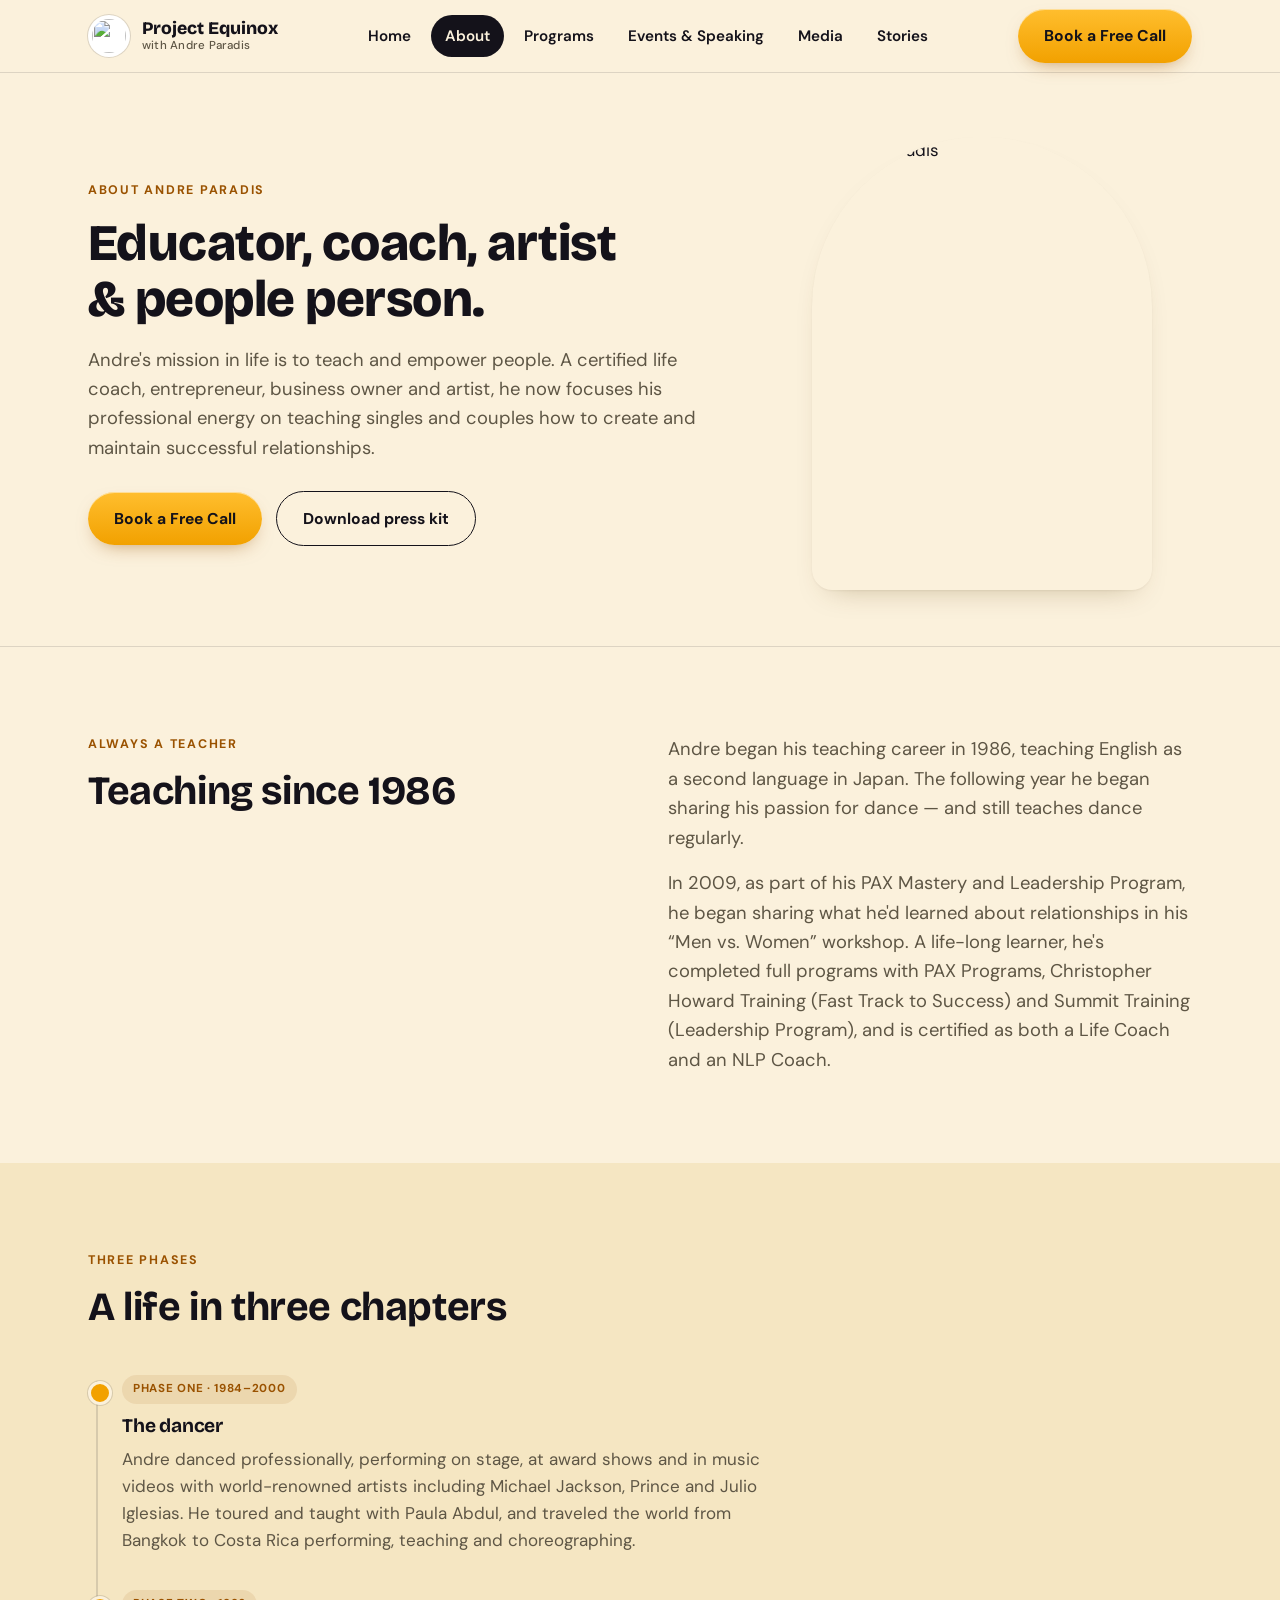
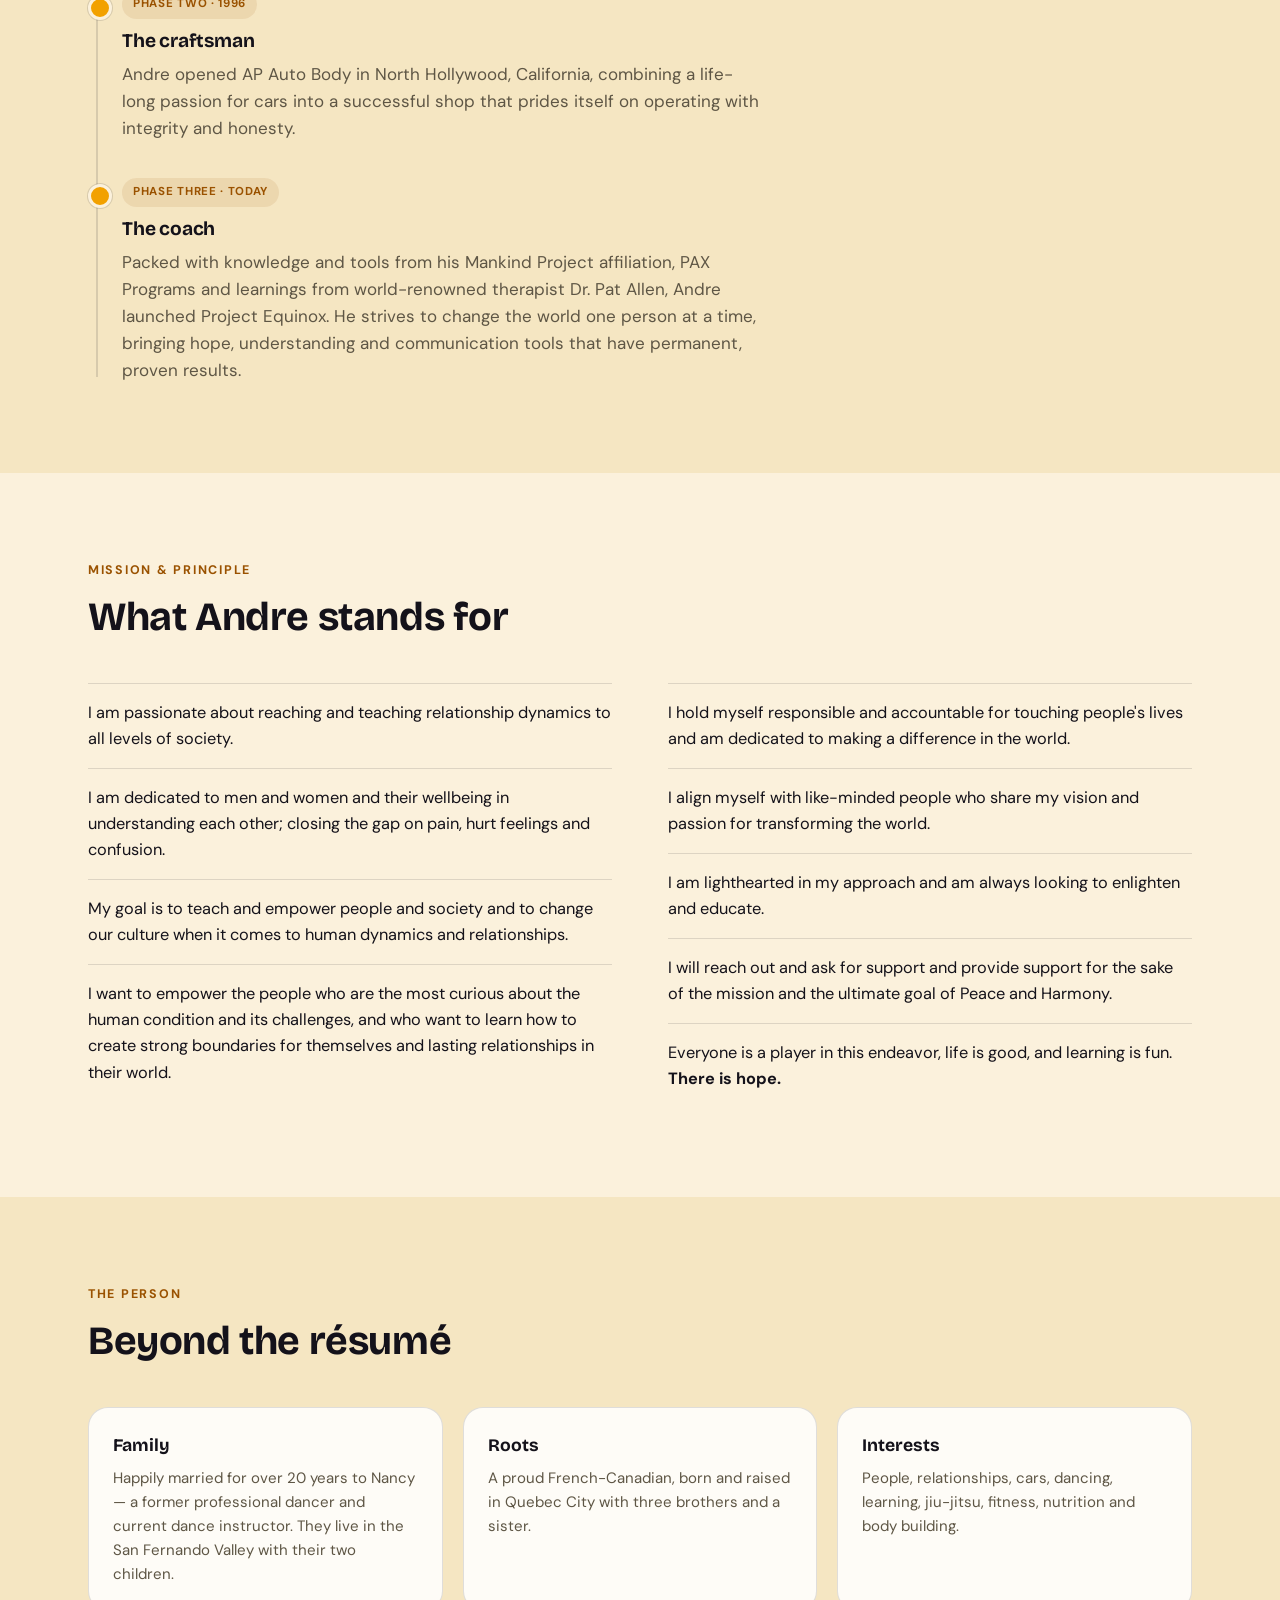
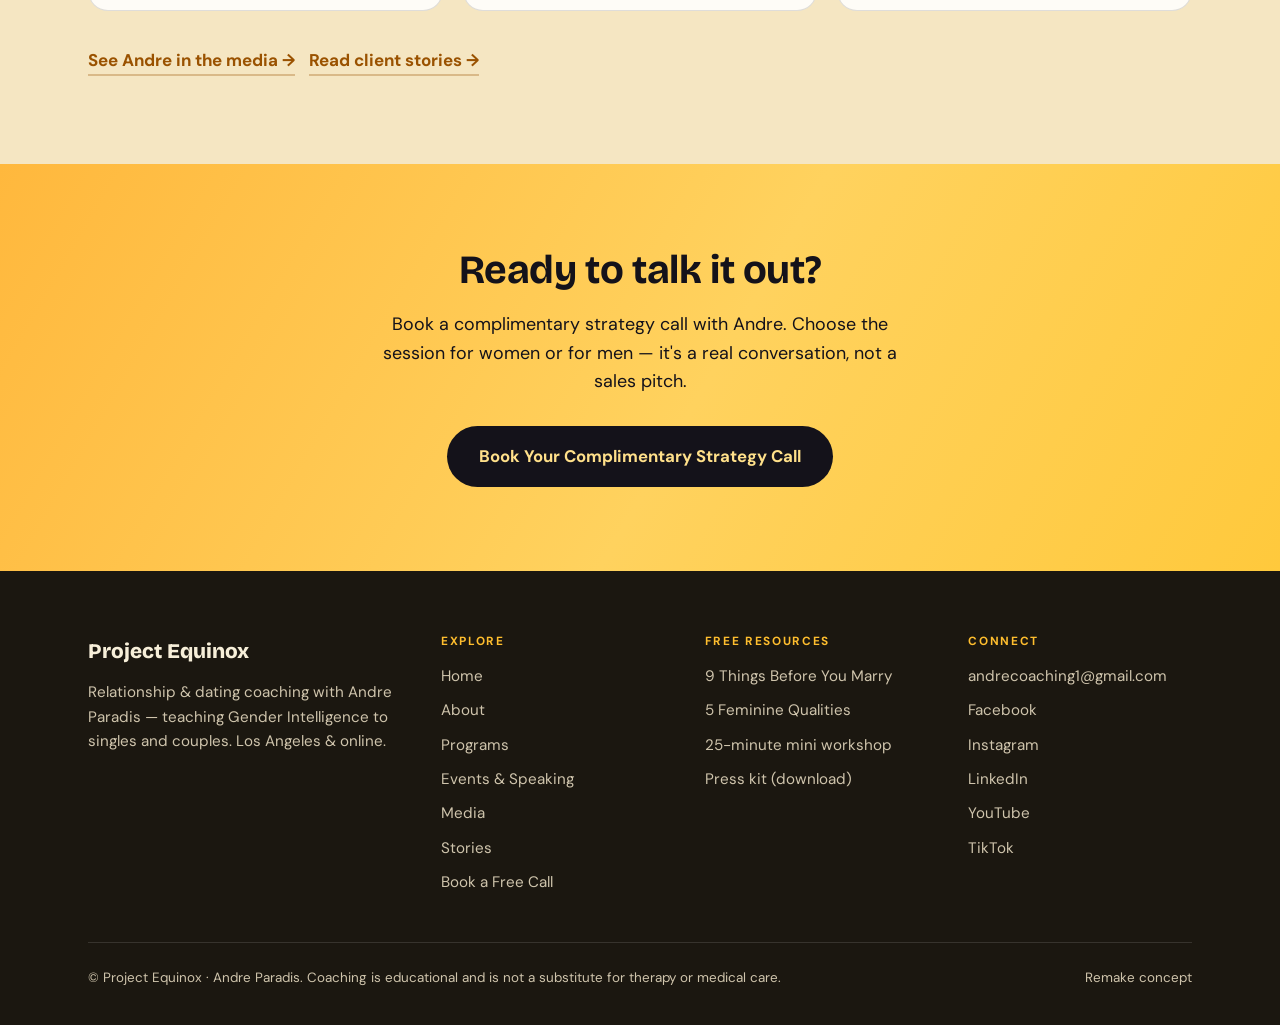
==== about.html @ abfc9894 "Add files via upload" ====
<!doctype html>
<html lang="en">
<head>
<meta charset="utf-8">
<meta name="viewport" content="width=device-width, initial-scale=1">
<title>About Andre Paradis | Relationship Coach — Project Equinox</title>
<meta name="description" content="Andre Paradis: professional dancer turned certified relationship dynamics coach, NLP practitioner, public speaker and 2× Amazon best-selling author.">
<link rel="icon" href="https://projectequinox.net/wp-content/uploads/2019/08/Logo-AI-Vector-white-e.jpg">
<link rel="preconnect" href="https://fonts.googleapis.com">
<link rel="stylesheet" href="https://fonts.googleapis.com/css2?family=Bricolage+Grotesque:wght@600;700;800&family=DM+Sans:wght@400;500;600;700&display=swap">
<link rel="stylesheet" href="assets/styles.css">

</head>
<body>
<a class="skip" href="#main">Skip to content</a>
<header class="site-header">
  <div class="container nav">
    <a class="brand" href="index.html"><span class="brand-chip"><img src="https://projectequinox.net/wp-content/uploads/2019/08/Logo-AI-Vector-white-e.jpg" alt="" width="34" height="34"></span><span>Project Equinox<small>with Andre Paradis</small></span></a>
    <ul class="nav-links" id="nav-links"><li><a href="index.html">Home</a></li><li><a href="about.html" aria-current="page">About</a></li><li><a href="programs.html">Programs</a></li><li><a href="events.html">Events &amp; Speaking</a></li><li><a href="media.html">Media</a></li><li><a href="stories.html">Stories</a></li><li class="nav-book"><a class="btn" href="book.html">Book a Free Call</a></li></ul>
    <div class="nav-cta"><a class="btn" href="book.html">Book a Free Call</a><button class="menu-btn" aria-expanded="false" aria-controls="nav-links">Menu</button></div>
  </div>
</header>
<main id="main">

<section class="page-hero"><div class="container page-hero-grid">
  <div><span class="eyebrow">About Andre Paradis</span><h1>Educator, coach, artist &amp; people person.</h1>
  <p class="lede">Andre's mission in life is to teach and empower people. A certified life coach, entrepreneur, business owner and artist, he now focuses his professional energy on teaching singles and couples how to create and maintain successful relationships.</p>
  <div class="cta-row" style="margin-top:28px"><a class="btn" href="book.html">Book a Free Call</a><a class="btn btn-ghost" href="https://projectequinox.net/wp-content/uploads/2024/05/Andre-Press-Kit-2-1.pptx">Download press kit</a></div></div>
  <div class="portrait"><img src="https://projectequinox.net/wp-content/uploads/2019/06/IMG_3399-Internet2.jpg" alt="Andre Paradis" width="600" height="800"></div>
</div></section>

<section class="section"><div class="container two-col">
  <div><span class="eyebrow">Always a teacher</span><h2>Teaching since 1986</h2></div>
  <div><p class="lede" style="margin-top:0">Andre began his teaching career in 1986, teaching English as a second language in Japan. The following year he began sharing his passion for dance — and still teaches dance regularly.</p>
  <p class="lede">In 2009, as part of his PAX Mastery and Leadership Program, he began sharing what he'd learned about relationships in his “Men vs. Women” workshop. A life-long learner, he's completed full programs with PAX Programs, Christopher Howard Training (Fast Track to Success) and Summit Training (Leadership Program), and is certified as both a Life Coach and an NLP Coach.</p></div>
</div></section>

<section class="section tint"><div class="container">
  <div class="section-head"><span class="eyebrow">Three phases</span><h2>A life in three chapters</h2></div>
  <div class="timeline">
    <div class="phase"><span class="tag">Phase one · 1984–2000</span><h3>The dancer</h3><p>Andre danced professionally, performing on stage, at award shows and in music videos with world-renowned artists including Michael Jackson, Prince and Julio Iglesias. He toured and taught with Paula Abdul, and traveled the world from Bangkok to Costa Rica performing, teaching and choreographing.</p></div>
    <div class="phase"><span class="tag">Phase two · 1996</span><h3>The craftsman</h3><p>Andre opened AP Auto Body in North Hollywood, California, combining a life-long passion for cars into a successful shop that prides itself on operating with integrity and honesty.</p></div>
    <div class="phase"><span class="tag">Phase three · Today</span><h3>The coach</h3><p>Packed with knowledge and tools from his Mankind Project affiliation, PAX Programs and learnings from world-renowned therapist Dr. Pat Allen, Andre launched Project Equinox. He strives to change the world one person at a time, bringing hope, understanding and communication tools that have permanent, proven results.</p></div>
  </div>
</div></section>

<section class="section"><div class="container">
  <div class="section-head"><span class="eyebrow">Mission &amp; principle</span><h2>What Andre stands for</h2></div>
  <ul class="principles">
    <li>I am passionate about reaching and teaching relationship dynamics to all levels of society.</li>
    <li>I am dedicated to men and women and their wellbeing in understanding each other; closing the gap on pain, hurt feelings and confusion.</li>
    <li>My goal is to teach and empower people and society and to change our culture when it comes to human dynamics and relationships.</li>
    <li>I want to empower the people who are the most curious about the human condition and its challenges, and who want to learn how to create strong boundaries for themselves and lasting relationships in their world.</li>
    <li>I hold myself responsible and accountable for touching people's lives and am dedicated to making a difference in the world.</li>
    <li>I align myself with like-minded people who share my vision and passion for transforming the world.</li>
    <li>I am lighthearted in my approach and am always looking to enlighten and educate.</li>
    <li>I will reach out and ask for support and provide support for the sake of the mission and the ultimate goal of Peace and Harmony.</li>
    <li>Everyone is a player in this endeavor, life is good, and learning is fun. <strong>There is hope.</strong></li>
  </ul>
</div></section>

<section class="section tint"><div class="container">
  <div class="section-head"><span class="eyebrow">The person</span><h2>Beyond the résumé</h2></div>
  <div class="facts">
    <div class="fact"><b>Family</b><p>Happily married for over 20 years to Nancy — a former professional dancer and current dance instructor. They live in the San Fernando Valley with their two children.</p></div>
    <div class="fact"><b>Roots</b><p>A proud French-Canadian, born and raised in Quebec City with three brothers and a sister.</p></div>
    <div class="fact"><b>Interests</b><p>People, relationships, cars, dancing, learning, jiu-jitsu, fitness, nutrition and body building.</p></div>
  </div>
  <div class="cta-row" style="margin-top:36px"><a class="link" href="media.html">See Andre in the media →</a><a class="link" href="stories.html">Read client stories →</a></div>
</div></section>
<section class="final"><div class="container">
  <h2>Ready to talk it out?</h2><p>Book a complimentary strategy call with Andre. Choose the session for women or for men — it's a real conversation, not a sales pitch.</p>
  <div class="cta-row"><a class="btn btn-lg" href="book.html">Book Your Complimentary Strategy Call</a></div>
</div></section>
</main>
<footer class="site-footer">
  <div class="container">
    <div class="foot-grid">
      <div><div class="foot-brand">Project Equinox</div>
        <p class="foot-brand-p">Relationship &amp; dating coaching with Andre Paradis — teaching Gender Intelligence to singles and couples. Los Angeles &amp; online.</p></div>
      <div><h4>Explore</h4><ul><li><a href="index.html">Home</a></li><li><a href="about.html">About</a></li><li><a href="programs.html">Programs</a></li><li><a href="events.html">Events &amp; Speaking</a></li><li><a href="media.html">Media</a></li><li><a href="stories.html">Stories</a></li><li><a href="book.html">Book a Free Call</a></li></ul></div>
      <div><h4>Free resources</h4><ul>
        <li><a href="https://projectequinox.us/9-things-ebook" target="_blank" rel="noopener">9 Things Before You Marry</a></li>
        <li><a href="https://projectequinox.us/5-things-ebook" target="_blank" rel="noopener">5 Feminine Qualities</a></li>
        <li><a href="programs.html#free">25-minute mini workshop</a></li>
        <li><a href="https://projectequinox.net/wp-content/uploads/2024/05/Andre-Press-Kit-2-1.pptx">Press kit (download)</a></li></ul></div>
      <div><h4>Connect</h4><ul><li><a href="mailto:andrecoaching1@gmail.com">andrecoaching1@gmail.com</a></li><li><a href="https://www.facebook.com/ProjectEquinox/" target="_blank" rel="noopener">Facebook</a></li><li><a href="https://www.instagram.com/projectequinox" target="_blank" rel="noopener">Instagram</a></li><li><a href="https://www.linkedin.com/in/andre-paradis-16042249/" target="_blank" rel="noopener">LinkedIn</a></li><li><a href="https://www.youtube.com/@ProjectEqinoxwithAndreParadis" target="_blank" rel="noopener">YouTube</a></li><li><a href="https://www.tiktok.com/@andre_paradis" target="_blank" rel="noopener">TikTok</a></li></ul></div>
    </div>
    <div class="foot-bottom"><span>© Project Equinox · Andre Paradis. Coaching is educational and is not a substitute for therapy or medical care.</span><span>Remake concept</span></div>
  </div>
</footer>
<script src="assets/site.js" defer></script>
</body>
</html>
---- assets/styles.css ----
/* Project Equinox — Remake
   Design system: warm cream ground, amber actions, ink text.
   Inspired by 2030 concepts 9 (clean cards, tags) and 10 (cream-yellow + amber). */

:root{
  --bg:#FBF1DC;
  --bg-2:#F5E6C2;
  --card:rgba(255,255,255,.86);
  --ink:#14121A;
  --ink-soft:#5E5645;
  --line:rgba(20,18,26,.13);
  --amber:#F2A100;
  --amber-hi:#FFBE2E;
  --amber-deep:#9A5200;
  --dark:#1B1710;
  --dark-soft:#B9AE96;
  --display:'Bricolage Grotesque','Helvetica Neue',Arial,sans-serif;
  --body:'DM Sans','Helvetica Neue',Arial,sans-serif;
  --r:20px;
  --shadow:0 1px 2px rgba(60,40,0,.05),0 14px 30px -18px rgba(90,60,0,.35);
}
*{box-sizing:border-box;}
html{scroll-behavior:smooth;}
body{margin:0;background:var(--bg);color:var(--ink);font-family:var(--body);font-size:17px;line-height:1.6;-webkit-font-smoothing:antialiased;}
img{max-width:100%;display:block;}
a{color:inherit;}
h1,h2,h3,h4{font-family:var(--display);margin:0;text-wrap:balance;line-height:1.1;letter-spacing:-.01em;}
h1{font-size:clamp(2.3rem,5.2vw,3.7rem);font-weight:800;}
h2{font-size:clamp(1.7rem,3.2vw,2.5rem);font-weight:700;}
h3{font-size:1.2rem;font-weight:700;line-height:1.25;}
p{margin:0;}
::selection{background:var(--amber);color:var(--ink);}
:focus-visible{outline:3px solid var(--ink);outline-offset:3px;border-radius:6px;}
.skip{position:absolute;left:-999px;top:8px;background:var(--ink);color:#fff;padding:10px 16px;border-radius:8px;z-index:100;}
.skip:focus{left:8px;}

.container{max-width:1160px;margin:0 auto;padding:0 28px;}
.narrow{max-width:760px;}
.section{padding:88px 0;}
.section.tint{background:var(--bg-2);}
.section.dark{background:var(--dark);color:#F7EFD9;}
.section.dark .eyebrow{color:var(--amber-hi);}
.section.dark .lede{color:var(--dark-soft);}
.section-head{max-width:680px;margin-bottom:44px;}
.section-head.center{margin-left:auto;margin-right:auto;text-align:center;}
.eyebrow{font-size:.78rem;font-weight:700;letter-spacing:.14em;text-transform:uppercase;color:var(--amber-deep);margin-bottom:14px;display:block;}
.lede{font-size:1.15rem;color:var(--ink-soft);margin-top:16px;max-width:620px;}
.section-head.center .lede{margin-left:auto;margin-right:auto;}

/* buttons */
.btn{display:inline-flex;align-items:center;justify-content:center;gap:8px;font-family:var(--body);font-weight:700;font-size:.98rem;text-decoration:none;cursor:pointer;border:0;border-radius:999px;padding:14px 26px;background:linear-gradient(180deg,var(--amber-hi),var(--amber));color:var(--ink);box-shadow:0 8px 20px -10px rgba(154,82,0,.65),inset 0 1px 0 rgba(255,255,255,.5);transition:transform .15s ease,filter .15s ease;}
.btn:hover{transform:translateY(-1px);filter:brightness(1.04);}
.btn-lg{padding:17px 32px;font-size:1.05rem;}
.btn-ghost{background:transparent;box-shadow:none;border:1.5px solid var(--ink);}
.btn-ghost:hover{background:var(--ink);color:var(--bg);filter:none;}
.btn-dark{background:var(--ink);color:var(--bg);box-shadow:none;}
.section.dark .btn-ghost{border-color:#F7EFD9;color:#F7EFD9;}
.section.dark .btn-ghost:hover{background:#F7EFD9;color:var(--dark);}
.link{font-weight:700;text-decoration:none;color:var(--amber-deep);border-bottom:2px solid rgba(154,82,0,.3);}
.link:hover{border-bottom-color:var(--amber-deep);}
.cta-row{display:flex;flex-wrap:wrap;gap:14px;align-items:center;}

/* header */
.site-header{position:sticky;top:0;z-index:50;background:rgba(251,241,220,.88);backdrop-filter:blur(12px);border-bottom:1px solid var(--line);}
.nav{display:flex;align-items:center;justify-content:space-between;gap:20px;height:72px;}
.brand{display:flex;align-items:center;gap:12px;text-decoration:none;font-family:var(--display);font-weight:800;font-size:1.1rem;line-height:1.1;}
.brand small{display:block;font-family:var(--body);font-weight:500;font-size:.72rem;color:var(--ink-soft);letter-spacing:.02em;margin-top:2px;}
.brand-chip{width:42px;height:42px;border-radius:50%;background:#fff;overflow:hidden;flex:none;box-shadow:0 0 0 1px var(--line);display:grid;place-items:center;}
.brand-chip img{width:34px;height:34px;object-fit:cover;border-radius:50%;}
.nav-links{display:flex;gap:6px;list-style:none;margin:0;padding:0;}
.nav-links a{display:block;text-decoration:none;font-weight:600;font-size:.95rem;padding:9px 14px;border-radius:999px;}
.nav-links a:hover{background:rgba(20,18,26,.07);}
.nav-links a[aria-current="page"]{background:var(--ink);color:var(--bg);}
.nav-cta{display:flex;align-items:center;gap:12px;}
.menu-btn{display:none;background:none;border:1.5px solid var(--ink);border-radius:999px;padding:9px 16px;font-weight:700;font-family:var(--body);font-size:.9rem;cursor:pointer;color:var(--ink);}
@media (max-width:980px){
  .menu-btn{display:block;}
  .nav-links{position:absolute;left:0;right:0;top:72px;flex-direction:column;background:var(--bg);border-bottom:1px solid var(--line);padding:12px 20px 20px;display:none;gap:2px;}
  .nav-links.open{display:flex;}
  .nav-links a{padding:13px 14px;font-size:1.05rem;}
  .nav-cta .btn{display:none;}
}

/* hero */
.hero{padding:56px 0 76px;}
.hero-grid{display:grid;grid-template-columns:1.1fr .9fr;gap:60px;align-items:center;}
.hero h1{margin-top:6px;}
.hero .sub{font-size:1.2rem;color:var(--ink-soft);margin-top:22px;max-width:540px;}
.hero .cta-row{margin-top:32px;}
.hero-photo{position:relative;aspect-ratio:4/5;max-width:460px;width:100%;justify-self:center;border-radius:220px 220px 28px 28px;overflow:hidden;box-shadow:var(--shadow);background:#EFE6DC;}
.hero-photo img{width:100%;height:100%;object-fit:cover;object-position:0% 50%;}
.hero-photo::after{content:"";position:absolute;inset:0;background:linear-gradient(160deg,rgba(255,197,92,.26),rgba(255,160,40,.10));mix-blend-mode:multiply;}
.creds{display:flex;flex-wrap:wrap;gap:8px;list-style:none;padding:0;margin:30px 0 0;}
.creds li{font-size:.82rem;font-weight:600;padding:7px 13px;border-radius:999px;background:rgba(255,255,255,.7);border:1px solid var(--line);}
@media (max-width:900px){.hero-grid{grid-template-columns:1fr;gap:40px;}.hero-photo{max-width:380px;}}

/* page hero (inner pages) */
.page-hero{padding:64px 0 56px;border-bottom:1px solid var(--line);}
.page-hero h1{font-size:clamp(2.1rem,4.6vw,3.2rem);}
.page-hero .lede{margin-top:18px;}
.page-hero-grid{display:grid;grid-template-columns:1.2fr .8fr;gap:56px;align-items:center;}
.page-hero .portrait{aspect-ratio:3/4;max-width:340px;border-radius:200px 200px 24px 24px;overflow:hidden;box-shadow:var(--shadow);justify-self:center;width:100%;}
.page-hero .portrait img{width:100%;height:100%;object-fit:cover;}
@media (max-width:860px){.page-hero-grid{grid-template-columns:1fr;gap:32px;}}

/* press strip */
.strip{padding:30px 0;border-bottom:1px solid var(--line);}
.strip-inner{display:flex;flex-wrap:wrap;align-items:center;gap:10px 30px;}
.strip-label{font-size:.76rem;font-weight:700;letter-spacing:.14em;text-transform:uppercase;color:var(--amber-deep);}
.strip ul{display:flex;flex-wrap:wrap;gap:8px 26px;list-style:none;padding:0;margin:0;font-family:var(--display);font-weight:600;font-size:1rem;color:var(--ink-soft);}

/* thoughts */
.thoughts{display:flex;flex-wrap:wrap;gap:12px;margin-top:30px;}
.thought{background:#fff;border:1px solid var(--line);border-radius:22px 22px 22px 6px;padding:13px 20px;font-size:1.02rem;font-weight:500;box-shadow:var(--shadow);}
.thought:nth-child(even){border-radius:22px 22px 6px 22px;background:#FFF6DC;}
.thought-answer{margin-top:44px;padding:30px 32px;border-radius:var(--r);background:var(--ink);color:#F7EFD9;max-width:820px;}
.thought-answer strong{color:var(--amber-hi);}

/* steps */
.steps{display:grid;grid-template-columns:repeat(3,1fr);gap:28px;counter-reset:s;}
.step{padding:30px;border-radius:var(--r);background:var(--card);border:1px solid var(--line);box-shadow:var(--shadow);}
.step-n{font-family:var(--display);font-weight:800;font-size:2.4rem;color:var(--amber);line-height:1;}
.step h3{margin:14px 0 10px;}
.step p{color:var(--ink-soft);font-size:.98rem;}
@media (max-width:860px){.steps{grid-template-columns:1fr;}}

/* stories */
.story-grid{display:grid;grid-template-columns:repeat(3,1fr);gap:24px;}
.story{background:var(--card);border:1px solid var(--line);border-radius:var(--r);padding:28px;box-shadow:var(--shadow);display:flex;flex-direction:column;gap:18px;}
.story-top{display:flex;align-items:center;gap:14px;}
.story-top img{width:56px;height:56px;border-radius:50%;object-fit:cover;}
.story-top .avatar{width:56px;height:56px;border-radius:50%;background:linear-gradient(180deg,var(--amber-hi),var(--amber));display:flex;align-items:center;justify-content:center;flex:none;font-family:var(--display);font-weight:800;font-size:1.35rem;line-height:1;color:var(--ink);}
.story-top b{font-family:var(--display);font-size:1.1rem;}
.story-top span{display:block;font-size:.8rem;color:var(--ink-soft);}
.story p{font-size:.98rem;color:#2d2924;}
.story .tag{align-self:flex-start;}
@media (max-width:960px){.story-grid{grid-template-columns:1fr;}}
.tag{display:inline-block;font-size:.72rem;font-weight:700;letter-spacing:.06em;text-transform:uppercase;padding:5px 11px;border-radius:999px;background:rgba(154,82,0,.1);color:var(--amber-deep);}

/* program cards */
.group-grid{display:grid;grid-template-columns:repeat(3,1fr);gap:24px;}
.group{background:var(--card);border:1px solid var(--line);border-radius:var(--r);padding:30px;box-shadow:var(--shadow);display:flex;flex-direction:column;gap:12px;}
.group p{color:var(--ink-soft);font-size:.98rem;}
.group .meta{margin-top:auto;font-size:.82rem;font-weight:700;color:var(--amber-deep);letter-spacing:.04em;text-transform:uppercase;}
@media (max-width:960px){.group-grid{grid-template-columns:1fr;}}
.program-grid{display:grid;grid-template-columns:repeat(3,1fr);gap:22px;}
.program{background:var(--card);border:1px solid var(--line);border-radius:var(--r);padding:28px;display:flex;flex-direction:column;gap:12px;box-shadow:var(--shadow);}
.program.feature{background:var(--ink);color:#F7EFD9;}
.program.feature .tag{background:rgba(255,190,46,.2);color:var(--amber-hi);}
.program.feature p,.program.feature li{color:var(--dark-soft);}
.program ul{list-style:none;padding:0;margin:4px 0 0;display:flex;flex-direction:column;gap:6px;font-size:.92rem;color:var(--ink-soft);}
.program li::before{content:"✓";color:var(--amber-deep);font-weight:800;margin-right:9px;}
.program.feature li::before{color:var(--amber-hi);}
@media (max-width:960px){.program-grid{grid-template-columns:1fr;}}

/* resources */
.res-grid{display:grid;grid-template-columns:repeat(2,1fr);gap:24px;}
.res{display:grid;grid-template-columns:130px 1fr;gap:24px;align-items:center;background:var(--card);border:1px solid var(--line);border-radius:var(--r);padding:24px;box-shadow:var(--shadow);}
.res img{width:130px;border-radius:8px;box-shadow:0 10px 24px -12px rgba(0,0,0,.5);}
.res h3{margin:8px 0 8px;}
.res p{font-size:.94rem;color:var(--ink-soft);margin-bottom:14px;}
@media (max-width:900px){.res-grid{grid-template-columns:1fr;}}
@media (max-width:480px){.res{grid-template-columns:1fr;}.res img{width:110px;}}
.workshop{display:grid;grid-template-columns:1fr 1fr;gap:40px;align-items:center;}
.workshop video{width:100%;border-radius:var(--r);background:#000;box-shadow:var(--shadow);}
@media (max-width:860px){.workshop{grid-template-columns:1fr;}}

/* event banner */
.event{display:grid;grid-template-columns:1.2fr .8fr;gap:48px;align-items:center;}
.event-card{background:rgba(255,255,255,.07);border:1px solid rgba(255,255,255,.16);border-radius:var(--r);padding:30px;}
.event-card dl{margin:0;display:grid;gap:16px;}
.event-card dt{font-size:.72rem;letter-spacing:.12em;text-transform:uppercase;color:var(--amber-hi);font-weight:700;}
.event-card dd{margin:2px 0 0;font-size:1.05rem;}
@media (max-width:860px){.event{grid-template-columns:1fr;}}

/* tiles */
.tile-grid{display:grid;grid-template-columns:repeat(3,1fr);gap:24px;}
.tile{background:var(--card);border:1px solid var(--line);border-radius:var(--r);overflow:hidden;box-shadow:var(--shadow);text-decoration:none;display:flex;flex-direction:column;transition:transform .15s;}
.tile:hover{transform:translateY(-3px);}
.tile-img{aspect-ratio:16/10;background:var(--bg-2);overflow:hidden;}
.tile-img img{width:100%;height:100%;object-fit:cover;}
.tile-body{padding:24px;display:flex;flex-direction:column;gap:10px;flex:1;}
.tile-body p{color:var(--ink-soft);font-size:.96rem;}
.tile-body .arrow{margin-top:auto;font-weight:700;color:var(--amber-deep);}
@media (max-width:960px){.tile-grid{grid-template-columns:1fr;}}

/* media preview + lists */
.media-cols{display:grid;grid-template-columns:repeat(3,1fr);gap:36px;}
.media-col h3{margin-bottom:16px;font-size:1.05rem;}
.list{list-style:none;margin:0;padding:0;display:flex;flex-direction:column;}
.list li a{display:block;text-decoration:none;padding:14px 0;border-top:1px solid var(--line);font-weight:600;}
.list li:last-child a{border-bottom:1px solid var(--line);}
.list li a:hover{color:var(--amber-deep);}
.list small{display:block;font-weight:400;color:var(--ink-soft);font-size:.85rem;}
@media (max-width:900px){.media-cols{grid-template-columns:1fr;}}

/* about teaser */
.about-grid{display:grid;grid-template-columns:.8fr 1.2fr;gap:56px;align-items:center;}
.about-grid .portrait{aspect-ratio:4/5;border-radius:var(--r);overflow:hidden;box-shadow:var(--shadow);max-width:420px;}
.about-grid .portrait img{width:100%;height:100%;object-fit:cover;}
@media (max-width:860px){.about-grid{grid-template-columns:1fr;gap:32px;}}

/* final CTA */
.final{background:linear-gradient(120deg,#FFB83D,#FFD25E 55%,#FFC93C);padding:84px 0;text-align:center;}
.final h2{max-width:720px;margin:0 auto;}
.final p{max-width:560px;margin:18px auto 0;font-size:1.12rem;}
.final .cta-row{justify-content:center;margin-top:30px;}
.final .btn{background:var(--ink);color:#FFE08A;box-shadow:none;}
.final .btn-ghost{background:transparent;color:var(--ink);border:1.5px solid var(--ink);}

/* footer */
.site-footer{background:var(--dark);color:#CFC4AC;padding:64px 0 36px;font-size:.95rem;}
.foot-grid{display:grid;grid-template-columns:1.4fr 1fr 1fr 1fr;gap:40px;}
.site-footer h4{font-family:var(--body);font-size:.74rem;letter-spacing:.14em;text-transform:uppercase;color:var(--amber-hi);margin-bottom:16px;font-weight:700;}
.site-footer ul{list-style:none;margin:0;padding:0;display:flex;flex-direction:column;gap:10px;}
.site-footer a{text-decoration:none;}
.site-footer a:hover{color:#fff;}
.foot-brand{font-family:var(--display);font-weight:800;font-size:1.3rem;color:#F7EFD9;}
.foot-brand-p{margin-top:12px;max-width:320px;}
.foot-bottom{margin-top:48px;padding-top:24px;border-top:1px solid rgba(255,255,255,.12);display:flex;flex-wrap:wrap;gap:12px;justify-content:space-between;font-size:.84rem;}
@media (max-width:860px){.foot-grid{grid-template-columns:1fr 1fr;}}
@media (max-width:520px){.foot-grid{grid-template-columns:1fr;}}

/* ===== about page ===== */
.timeline{position:relative;display:grid;gap:34px;padding-left:34px;}
.timeline::before{content:"";position:absolute;left:8px;top:8px;bottom:8px;width:2px;background:var(--line);}
.phase{position:relative;}
.phase::before{content:"";position:absolute;left:-34px;top:8px;width:18px;height:18px;border-radius:50%;background:var(--amber);border:3px solid var(--bg);box-shadow:0 0 0 1px var(--line);}
.phase .tag{margin-bottom:10px;}
.phase p{color:var(--ink-soft);margin-top:8px;max-width:640px;}
.principles{columns:2;column-gap:56px;list-style:none;padding:0;margin:0;}
.principles li{break-inside:avoid;padding:16px 0;border-top:1px solid var(--line);font-size:1.02rem;}
@media (max-width:760px){.principles{columns:1;}}
.facts{display:grid;grid-template-columns:repeat(3,1fr);gap:20px;}
.fact{background:var(--card);border:1px solid var(--line);border-radius:var(--r);padding:24px;}
.fact b{font-family:var(--display);display:block;font-size:1.1rem;margin-bottom:6px;}
.fact p{font-size:.94rem;color:var(--ink-soft);}
@media (max-width:860px){.facts{grid-template-columns:1fr;}}

/* ===== events page ===== */
.subnav{position:sticky;top:72px;z-index:40;background:rgba(251,241,220,.94);backdrop-filter:blur(10px);border-bottom:1px solid var(--line);}
.subnav ul{display:flex;gap:8px;list-style:none;margin:0;padding:12px 0;overflow-x:auto;}
.subnav a{white-space:nowrap;text-decoration:none;font-weight:600;font-size:.92rem;padding:8px 16px;border-radius:999px;border:1px solid var(--line);background:#fff;display:block;}
.subnav a:hover{border-color:var(--ink);}
.two-col{display:grid;grid-template-columns:1fr 1fr;gap:56px;align-items:start;}
@media (max-width:860px){.two-col{grid-template-columns:1fr;gap:32px;}}
.checks{list-style:none;padding:0;margin:18px 0 0;display:flex;flex-direction:column;gap:12px;}
.checks li{padding-left:30px;position:relative;}
.checks li::before{content:"✓";position:absolute;left:0;top:0;width:22px;height:22px;border-radius:50%;background:var(--amber);display:grid;place-items:center;font-size:.78rem;font-weight:800;}
.engage{columns:2;column-gap:40px;list-style:none;padding:0;margin:20px 0 0;font-size:.95rem;}
.engage li{break-inside:avoid;padding:9px 0;border-top:1px solid var(--line);}
@media (max-width:700px){.engage{columns:1;}}
.photo-row{display:grid;grid-template-columns:repeat(3,1fr);gap:14px;margin-top:30px;}
.photo-row img{width:100%;aspect-ratio:4/3;object-fit:cover;border-radius:14px;}
.photo-row.four{grid-template-columns:repeat(4,1fr);}
.photo-row.four img{aspect-ratio:3/4;}
@media (max-width:700px){.photo-row,.photo-row.four{grid-template-columns:repeat(2,1fr);}}
.quote-card{background:var(--card);border:1px solid var(--line);border-radius:var(--r);padding:30px;box-shadow:var(--shadow);}
.quote-card p{font-family:var(--display);font-size:1.15rem;line-height:1.45;}
.quote-card cite{display:block;margin-top:14px;font-family:var(--body);font-style:normal;font-size:.88rem;color:var(--ink-soft);}
.section.dark .quote-card{background:rgba(255,255,255,.06);border-color:rgba(255,255,255,.14);}
.section.dark .quote-card cite{color:var(--dark-soft);}
.price-pill{display:inline-block;font-weight:800;background:var(--amber);color:var(--ink);padding:5px 14px;border-radius:999px;font-size:.9rem;}

/* ===== media page ===== */
.tabs{display:flex;gap:8px;flex-wrap:wrap;margin-bottom:34px;}
.tab{font-family:var(--body);font-weight:700;font-size:.95rem;padding:11px 22px;border-radius:999px;border:1.5px solid var(--ink);background:transparent;cursor:pointer;color:var(--ink);}
.tab[aria-selected="true"]{background:var(--ink);color:var(--bg);}
.panel[hidden]{display:none;}
.video-grid{display:grid;grid-template-columns:repeat(3,1fr);gap:22px;}
.video{text-decoration:none;display:flex;flex-direction:column;gap:12px;}
.video-thumb{position:relative;aspect-ratio:16/9;border-radius:14px;overflow:hidden;background:#222;}
.video-thumb img{width:100%;height:100%;object-fit:cover;transition:transform .25s;}
.video:hover .video-thumb img{transform:scale(1.04);}
.video-thumb::after{content:"▶";position:absolute;inset:0;display:grid;place-items:center;font-size:2rem;color:#fff;text-shadow:0 2px 12px rgba(0,0,0,.6);background:linear-gradient(transparent 50%,rgba(0,0,0,.35));}
.video b{font-family:var(--display);font-size:1rem;line-height:1.25;}
.video small{color:var(--ink-soft);}
@media (max-width:900px){.video-grid{grid-template-columns:repeat(2,1fr);}}
@media (max-width:560px){.video-grid{grid-template-columns:1fr;}}
.pod-grid{display:grid;grid-template-columns:repeat(2,1fr);gap:0 40px;}
.pod-grid a{display:flex;justify-content:space-between;gap:16px;text-decoration:none;font-weight:600;padding:15px 0;border-top:1px solid var(--line);}
.pod-grid a span:last-child{color:var(--amber-deep);flex:none;}
.pod-grid a:hover{color:var(--amber-deep);}
@media (max-width:760px){.pod-grid{grid-template-columns:1fr;}}
.chips{display:flex;gap:8px;flex-wrap:wrap;margin-bottom:26px;}
.chip{font-family:var(--body);font-weight:600;font-size:.88rem;padding:8px 16px;border-radius:999px;border:1px solid var(--line);background:#fff;cursor:pointer;color:var(--ink);}
.chip[aria-pressed="true"]{background:var(--amber);border-color:var(--amber);}
.post-grid{display:grid;grid-template-columns:repeat(2,1fr);gap:0 40px;}
.post{display:block;text-decoration:none;padding:16px 0;border-top:1px solid var(--line);}
.post b{font-family:var(--display);font-size:1.08rem;line-height:1.3;display:block;}
.post .tag{margin-top:8px;}
.post:hover b{color:var(--amber-deep);}
.post[hidden]{display:none;}
@media (max-width:760px){.post-grid{grid-template-columns:1fr;}}
.press-card{display:flex;justify-content:space-between;gap:20px;align-items:center;text-decoration:none;background:var(--card);border:1px solid var(--line);border-radius:var(--r);padding:24px 28px;margin-bottom:16px;box-shadow:var(--shadow);}
.press-card:hover{border-color:var(--ink);}
.press-card b{font-family:var(--display);font-size:1.2rem;}
.press-card span{color:var(--ink-soft);font-size:.94rem;display:block;margin-top:4px;}

/* ===== stories page ===== */
.masonry{columns:2;column-gap:24px;}
.masonry .story{break-inside:avoid;margin-bottom:24px;}
@media (max-width:860px){.masonry{columns:1;}}
.story .body{position:relative;}
.story .body.clamp{max-height:9.5em;overflow:hidden;}
.story .body.clamp::after{content:"";position:absolute;left:0;right:0;bottom:0;height:3.4em;background:linear-gradient(transparent,#fff);}
.story .body p+p{margin-top:12px;}
.more{align-self:flex-start;background:none;border:0;padding:0;font-weight:700;color:var(--amber-deep);cursor:pointer;font-family:var(--body);font-size:.95rem;border-bottom:2px solid rgba(154,82,0,.3);}
.story[hidden]{display:none;}
.crisis{margin-top:36px;padding:22px 26px;border-radius:var(--r);background:#fff;border:1px solid var(--line);font-size:.92rem;color:var(--ink-soft);}

/* ===== book page ===== */
.book-grid{display:grid;grid-template-columns:.85fr 1.15fr;gap:48px;align-items:start;}
@media (max-width:960px){.book-grid{grid-template-columns:1fr;}}
.cal{background:#fff;border:1px solid var(--line);border-radius:var(--r);box-shadow:var(--shadow);overflow:hidden;}
.cal-note{padding:16px 22px;font-size:.9rem;color:var(--ink-soft);border-top:1px solid var(--line);}
.contact-list{list-style:none;margin:22px 0 0;padding:0;display:flex;flex-direction:column;gap:12px;}
.contact-list li{display:flex;gap:12px;align-items:baseline;}
.contact-list b{min-width:78px;font-size:.78rem;letter-spacing:.1em;text-transform:uppercase;color:var(--amber-deep);}
.form{display:grid;gap:14px;margin-top:20px;}
.form label{font-weight:600;font-size:.92rem;display:grid;gap:6px;}
.form input,.form select,.form textarea{font:inherit;padding:13px 15px;border-radius:12px;border:1px solid var(--line);background:#fff;color:var(--ink);}
.form textarea{min-height:100px;resize:vertical;}
.form-row{display:grid;grid-template-columns:1fr 1fr;gap:14px;}
@media (max-width:560px){.form-row{grid-template-columns:1fr;}}
.faq details{border-top:1px solid var(--line);padding:18px 0;}
.faq details:last-child{border-bottom:1px solid var(--line);}
.faq summary{font-family:var(--display);font-weight:700;font-size:1.1rem;cursor:pointer;list-style:none;display:flex;justify-content:space-between;gap:20px;}
.faq summary::-webkit-details-marker{display:none;}
.faq summary::after{content:"+";font-size:1.4rem;line-height:1;color:var(--amber-deep);}
.faq details[open] summary::after{content:"–";}
.faq p{margin-top:12px;color:var(--ink-soft);max-width:680px;}

@media (prefers-reduced-motion:reduce){*{transition:none !important;scroll-behavior:auto !important;animation:none !important;}}

/* mobile-only booking button inside the menu */
.nav-links .nav-book{display:none;}
@media (max-width:980px){.nav-links .nav-book{display:block;margin-top:10px;}.nav-links .nav-book .btn{width:100%;color:var(--ink);}.nav-links .nav-book a:hover{background:linear-gradient(180deg,var(--amber-hi),var(--amber));}}

/* alignment: narrow containers keep the full grid; their content is width-limited instead */
.container.narrow{max-width:1160px !important;}
.page-hero .container.narrow > *{max-width:780px;}
.faq{max-width:820px;}
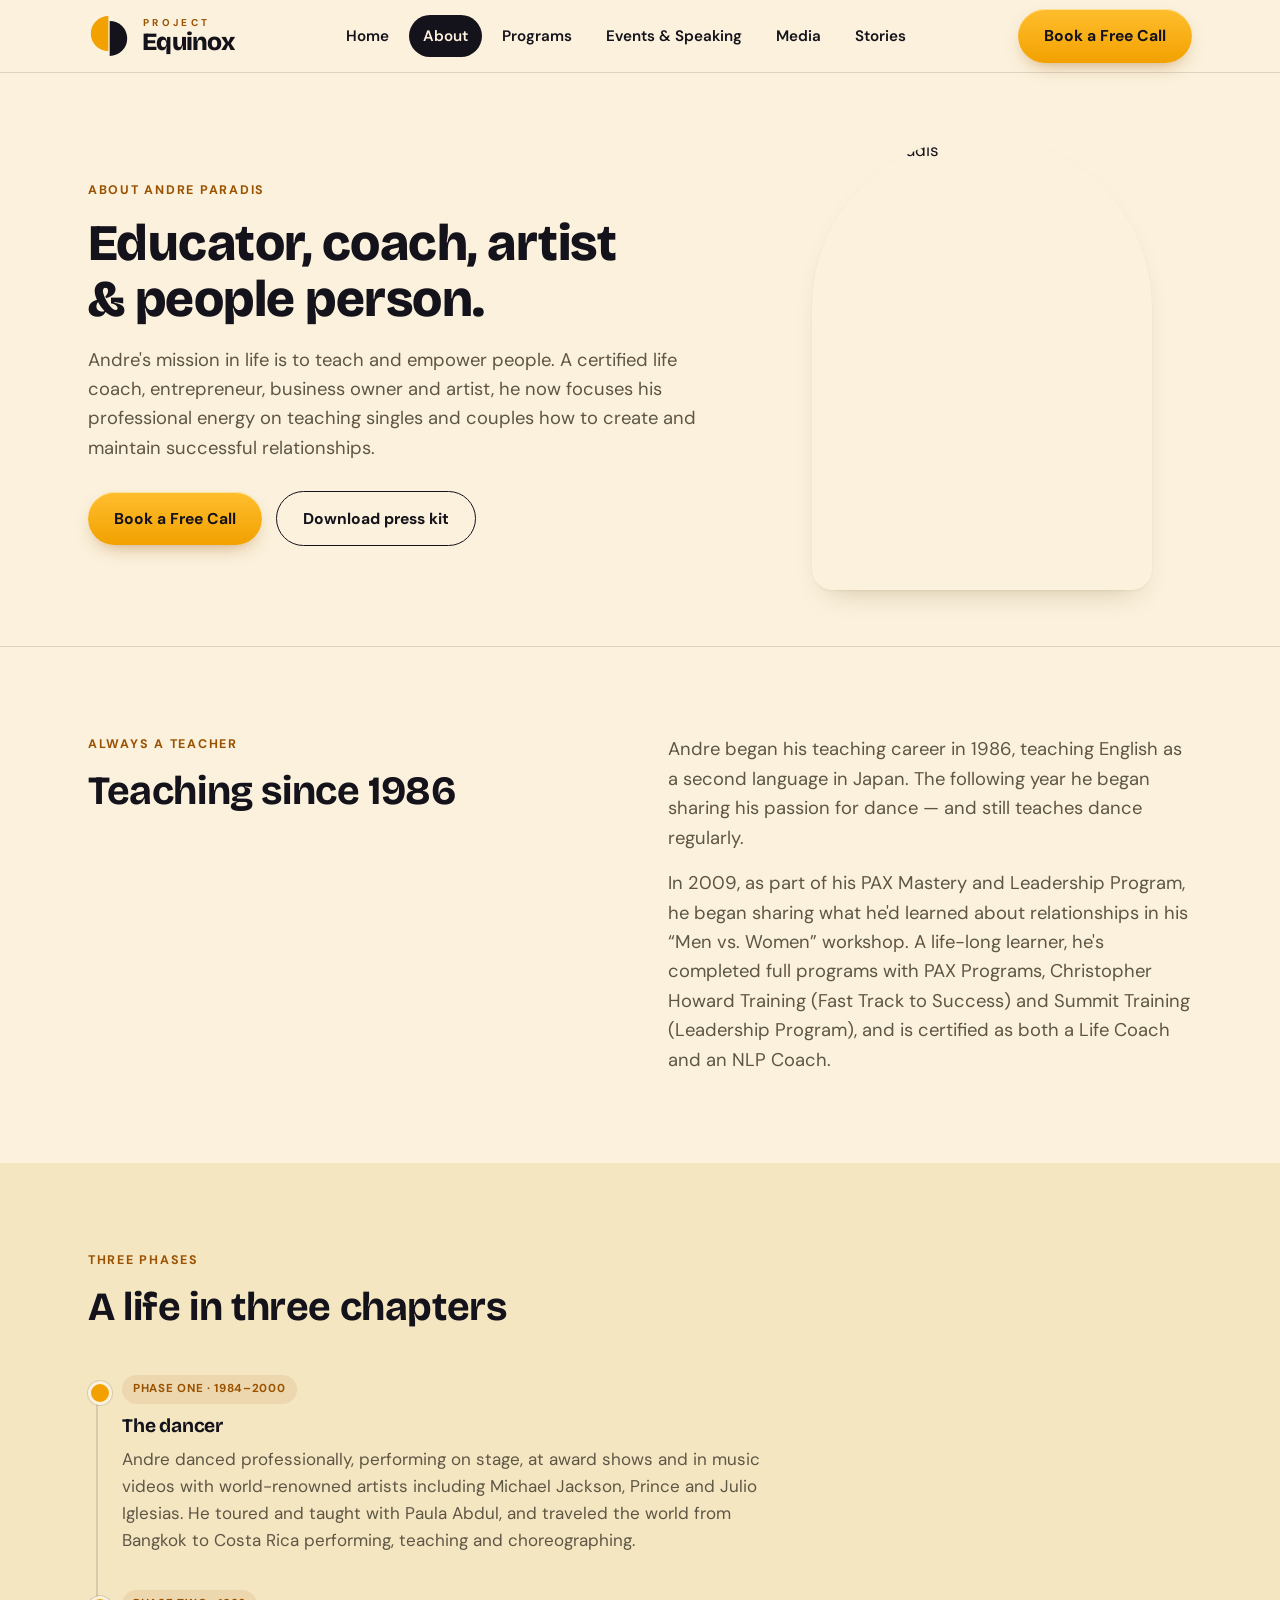
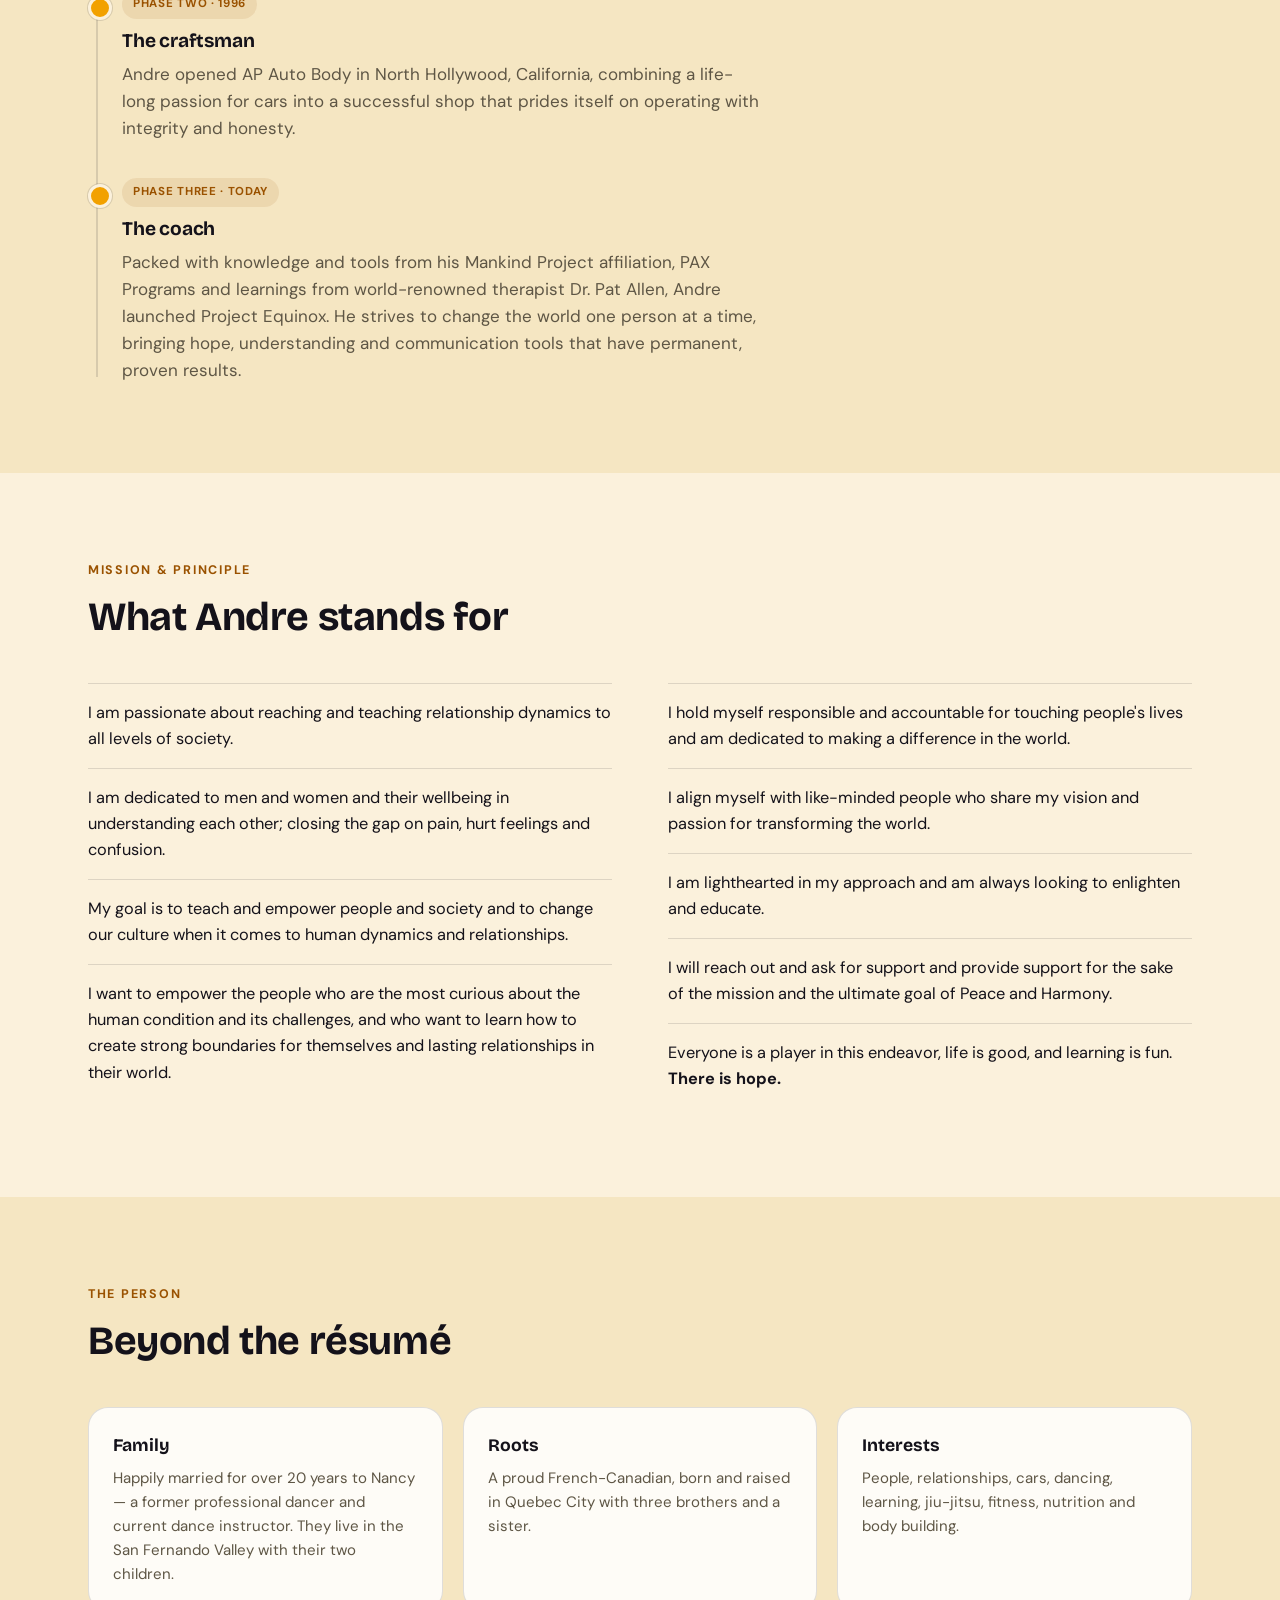
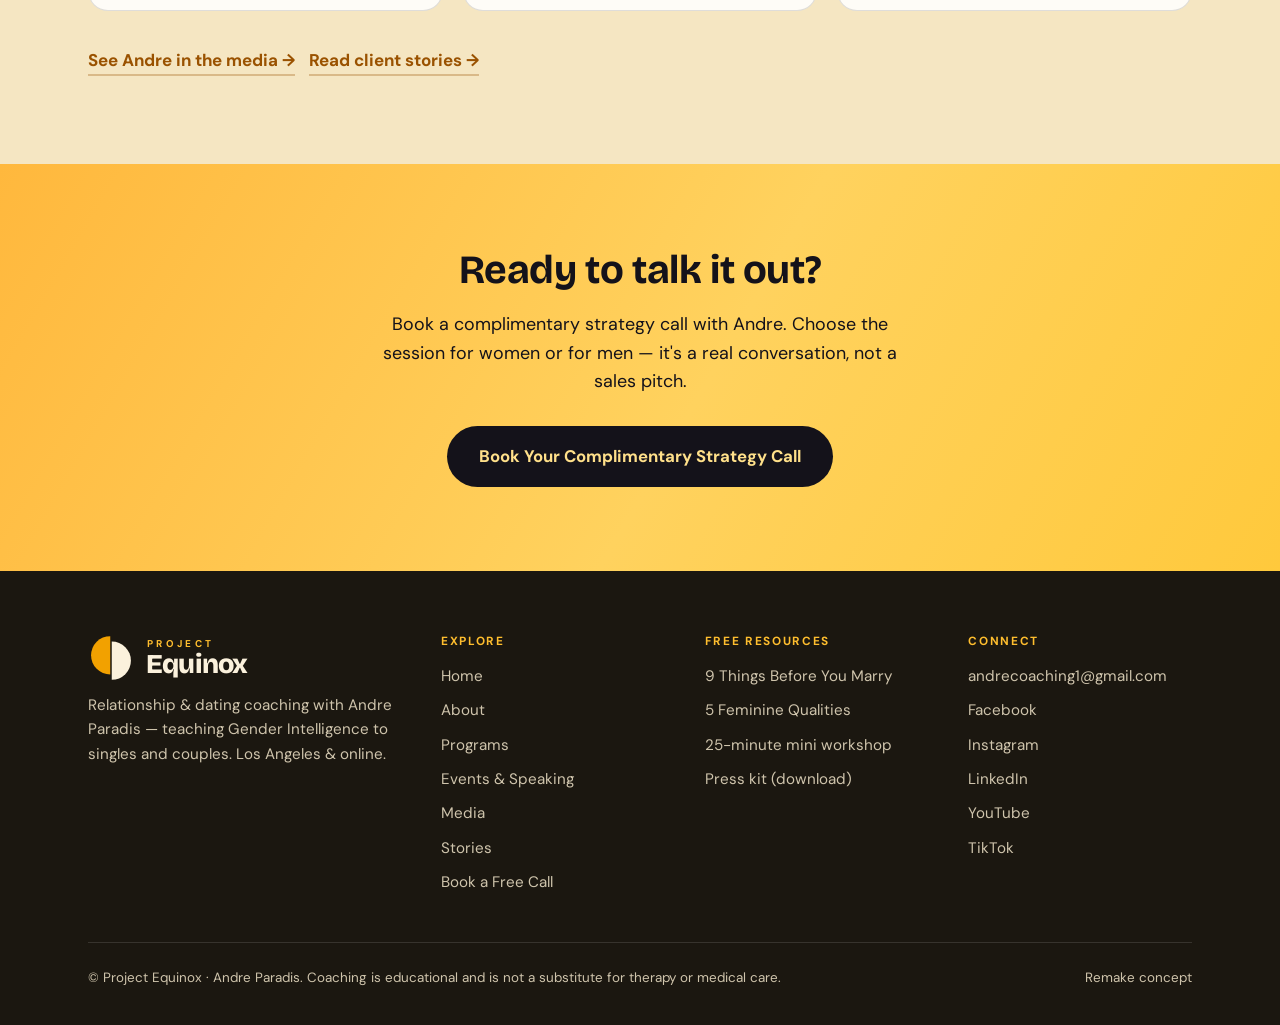
==== commit 64f5a7d8: "Add files via upload" ====
--- a/about.html
+++ b/about.html
@@ -2,10 +2,17 @@
 <html lang="en">
 <head>
 <meta charset="utf-8">
-<meta name="viewport" content="width=device-width, initial-scale=1">
+<meta name="viewport" content="width=device-width, initial-scale=1, viewport-fit=cover">
+<meta name="theme-color" content="#FBF1DC">
 <title>About Andre Paradis | Relationship Coach — Project Equinox</title>
 <meta name="description" content="Andre Paradis: professional dancer turned certified relationship dynamics coach, NLP practitioner, public speaker and 2× Amazon best-selling author.">
-<link rel="icon" href="https://projectequinox.net/wp-content/uploads/2019/08/Logo-AI-Vector-white-e.jpg">
+<link rel="icon" href="assets/logo/svg/favicon.svg" type="image/svg+xml">
+<link rel="icon" href="assets/logo/png/favicon-32.png" sizes="32x32" type="image/png">
+<link rel="apple-touch-icon" href="assets/logo/png/apple-touch-icon-180.png">
+<meta property="og:title" content="About Andre Paradis | Relationship Coach — Project Equinox">
+<meta property="og:description" content="Andre Paradis: professional dancer turned certified relationship dynamics coach, NLP practitioner, public speaker and 2× Amazon best-selling author.">
+<meta property="og:image" content="assets/logo/png/pe-share-1200x630.png">
+<meta name="twitter:card" content="summary_large_image">
 <link rel="preconnect" href="https://fonts.googleapis.com">
 <link rel="stylesheet" href="https://fonts.googleapis.com/css2?family=Bricolage+Grotesque:wght@600;700;800&family=DM+Sans:wght@400;500;600;700&display=swap">
 <link rel="stylesheet" href="assets/styles.css">
@@ -15,7 +22,7 @@
 <a class="skip" href="#main">Skip to content</a>
 <header class="site-header">
   <div class="container nav">
-    <a class="brand" href="index.html"><span class="brand-chip"><img src="https://projectequinox.net/wp-content/uploads/2019/08/Logo-AI-Vector-white-e.jpg" alt="" width="34" height="34"></span><span>Project Equinox<small>with Andre Paradis</small></span></a>
+    <a class="brand" href="index.html" aria-label="Project Equinox — home"><svg class="pe-mark" viewBox="0 0 120 120" aria-hidden="true"><path d="M58 3A50 50 0 0 0 58 103Z" fill="#F2A100"/><path d="M62 17A50 50 0 0 1 62 117Z" fill="currentColor"/></svg><span class="wm"><span class="wm-top">Project</span><span class="wm-main">Equinox</span></span></a>
     <ul class="nav-links" id="nav-links"><li><a href="index.html">Home</a></li><li><a href="about.html" aria-current="page">About</a></li><li><a href="programs.html">Programs</a></li><li><a href="events.html">Events &amp; Speaking</a></li><li><a href="media.html">Media</a></li><li><a href="stories.html">Stories</a></li><li class="nav-book"><a class="btn" href="book.html">Book a Free Call</a></li></ul>
     <div class="nav-cta"><a class="btn" href="book.html">Book a Free Call</a><button class="menu-btn" aria-expanded="false" aria-controls="nav-links">Menu</button></div>
   </div>
@@ -76,7 +83,7 @@
 <footer class="site-footer">
   <div class="container">
     <div class="foot-grid">
-      <div><div class="foot-brand">Project Equinox</div>
+      <div><a class="brand foot-logo" href="index.html" aria-label="Project Equinox — home"><svg class="pe-mark" viewBox="0 0 120 120" aria-hidden="true"><path d="M58 3A50 50 0 0 0 58 103Z" fill="#F2A100"/><path d="M62 17A50 50 0 0 1 62 117Z" fill="currentColor"/></svg><span class="wm"><span class="wm-top">Project</span><span class="wm-main">Equinox</span></span></a>
         <p class="foot-brand-p">Relationship &amp; dating coaching with Andre Paradis — teaching Gender Intelligence to singles and couples. Los Angeles &amp; online.</p></div>
       <div><h4>Explore</h4><ul><li><a href="index.html">Home</a></li><li><a href="about.html">About</a></li><li><a href="programs.html">Programs</a></li><li><a href="events.html">Events &amp; Speaking</a></li><li><a href="media.html">Media</a></li><li><a href="stories.html">Stories</a></li><li><a href="book.html">Book a Free Call</a></li></ul></div>
       <div><h4>Free resources</h4><ul>
@@ -89,6 +96,7 @@
     <div class="foot-bottom"><span>© Project Equinox · Andre Paradis. Coaching is educational and is not a substitute for therapy or medical care.</span><span>Remake concept</span></div>
   </div>
 </footer>
+<div class="m-cta" aria-hidden="true"><a class="btn" href="book.html" tabindex="-1">Book Your Free Call</a></div>
 <script src="assets/site.js" defer></script>
 </body>
 </html>
--- a/assets/styles.css
+++ b/assets/styles.css
@@ -65,8 +65,14 @@
 .nav{display:flex;align-items:center;justify-content:space-between;gap:20px;height:72px;}
 .brand{display:flex;align-items:center;gap:12px;text-decoration:none;font-family:var(--display);font-weight:800;font-size:1.1rem;line-height:1.1;}
 .brand small{display:block;font-family:var(--body);font-weight:500;font-size:.72rem;color:var(--ink-soft);letter-spacing:.02em;margin-top:2px;}
-.brand-chip{width:42px;height:42px;border-radius:50%;background:#fff;overflow:hidden;flex:none;box-shadow:0 0 0 1px var(--line);display:grid;place-items:center;}
-.brand-chip img{width:34px;height:34px;object-fit:cover;border-radius:50%;}
+.pe-mark{width:42px;height:42px;flex:none;color:var(--ink);}
+.wm{display:flex;flex-direction:column;gap:3px;}
+.wm-top{font-family:var(--body);font-weight:700;font-size:.62rem;letter-spacing:.34em;text-transform:uppercase;color:var(--amber-deep);line-height:1;padding-left:1px;}
+.wm-main{font-family:var(--display);font-weight:800;font-size:1.55rem;letter-spacing:-.03em;line-height:.95;color:var(--ink);}
+.foot-logo{color:#F7EFD9;margin-bottom:6px;}
+.foot-logo .pe-mark{color:#FBF1DC;width:46px;height:46px;}
+.foot-logo .wm-top{color:var(--amber-hi);}
+.foot-logo .wm-main{color:#FBF1DC;font-size:1.7rem;}
 .nav-links{display:flex;gap:6px;list-style:none;margin:0;padding:0;}
 .nav-links a{display:block;text-decoration:none;font-weight:600;font-size:.95rem;padding:9px 14px;border-radius:999px;}
 .nav-links a:hover{background:rgba(20,18,26,.07);}
@@ -83,7 +89,10 @@
 
 /* hero */
 .hero{padding:56px 0 76px;}
-.hero-grid{display:grid;grid-template-columns:1.1fr .9fr;gap:60px;align-items:center;}
+.hero-grid{display:grid;grid-template-columns:1.1fr .9fr;gap:0 60px;align-items:center;grid-template-areas:"copy photo" "creds photo";}
+.hero-copy{grid-area:copy;align-self:end;}
+.creds{grid-area:creds;align-self:start;}
+.hero-photo{grid-area:photo;}
 .hero h1{margin-top:6px;}
 .hero .sub{font-size:1.2rem;color:var(--ink-soft);margin-top:22px;max-width:540px;}
 .hero .cta-row{margin-top:32px;}
@@ -92,7 +101,7 @@
 .hero-photo::after{content:"";position:absolute;inset:0;background:linear-gradient(160deg,rgba(255,197,92,.26),rgba(255,160,40,.10));mix-blend-mode:multiply;}
 .creds{display:flex;flex-wrap:wrap;gap:8px;list-style:none;padding:0;margin:30px 0 0;}
 .creds li{font-size:.82rem;font-weight:600;padding:7px 13px;border-radius:999px;background:rgba(255,255,255,.7);border:1px solid var(--line);}
-@media (max-width:900px){.hero-grid{grid-template-columns:1fr;gap:40px;}.hero-photo{max-width:380px;}}
+@media (max-width:900px){.hero-grid{grid-template-columns:1fr;grid-template-areas:"copy" "photo" "creds";gap:0;}.hero-photo{max-width:380px;margin:36px auto 0;}}
 
 /* page hero (inner pages) */
 .page-hero{padding:64px 0 56px;border-bottom:1px solid var(--line);}
@@ -312,6 +321,7 @@
 /* ===== book page ===== */
 .book-grid{display:grid;grid-template-columns:.85fr 1.15fr;gap:48px;align-items:start;}
 @media (max-width:960px){.book-grid{grid-template-columns:1fr;}}
+.cal-open{display:none;}
 .cal{background:#fff;border:1px solid var(--line);border-radius:var(--r);box-shadow:var(--shadow);overflow:hidden;}
 .cal-note{padding:16px 22px;font-size:.9rem;color:var(--ink-soft);border-top:1px solid var(--line);}
 .contact-list{list-style:none;margin:22px 0 0;padding:0;display:flex;flex-direction:column;gap:12px;}
@@ -341,3 +351,113 @@
 .container.narrow{max-width:1160px !important;}
 .page-hero .container.narrow > *{max-width:780px;}
 .faq{max-width:820px;}
+
+
+/* =================== MOBILE =================== */
+html{-webkit-text-size-adjust:100%;}
+a,button{-webkit-tap-highlight-color:rgba(242,161,0,.25);}
+.btn:active{transform:scale(.98);}
+.section[id],[id].page-anchor{scroll-margin-top:140px;}
+.m-cta{display:none;}
+@media (max-width:980px){
+  .m-cta{display:block;position:fixed;left:0;right:0;bottom:0;z-index:60;padding:10px 16px calc(10px + env(safe-area-inset-bottom));background:rgba(251,241,220,.95);backdrop-filter:blur(10px);border-top:1px solid var(--line);transform:translateY(115%);transition:transform .25s ease;}
+  .m-cta.show{transform:none;}
+  .menu-open .m-cta{transform:translateY(115%);}
+  .m-cta .btn{width:100%;min-height:50px;}
+  .site-footer{padding-bottom:110px;}
+  .nav-links{max-height:calc(100vh - 72px);overflow-y:auto;}
+}
+@media (max-width:720px){
+  body{font-size:16px;}
+  .container{padding:0 20px;}
+  .section{padding:56px 0;}
+  .section-head{margin-bottom:28px;}
+  h1{font-size:2.1rem;}
+  h2{font-size:1.65rem;}
+  h3{font-size:1.1rem;}
+  .lede{font-size:1.02rem;margin-top:12px;}
+  .nav{height:64px;}
+  .nav-links{top:64px;max-height:calc(100vh - 64px);}
+  .subnav{top:64px;}
+  .brand{font-size:1rem;}
+  .pe-mark{width:36px;height:36px;}
+  .wm-main{font-size:1.35rem;}
+  .wm-top{font-size:.56rem;}
+  .menu-btn{min-height:44px;}
+  .nav-links a{min-height:48px;display:flex;align-items:center;}
+  .btn,.btn-lg{min-height:50px;padding:13px 22px;font-size:1rem;}
+  .cta-row{flex-direction:column;align-items:stretch;gap:10px;}
+  .cta-row .btn{width:100%;}
+  .link{display:inline-block;padding:11px 0;}
+
+  .hero{padding:26px 0 40px;}
+  .hero .eyebrow{font-size:.68rem;letter-spacing:.09em;margin-bottom:10px;}
+  .hero .sub{font-size:1.02rem;margin-top:14px;}
+  .hero .cta-row{margin-top:22px;}
+  .hero-photo{max-width:290px;margin:30px auto 0;}
+  .creds{flex-wrap:nowrap;overflow-x:auto;margin:22px -20px 0;padding:2px 20px 6px;scrollbar-width:none;-webkit-overflow-scrolling:touch;}
+  .creds::-webkit-scrollbar{display:none;}
+  .creds li{flex:none;white-space:nowrap;}
+  .page-hero{padding:34px 0 30px;}
+  .page-hero h1{font-size:2rem;}
+
+  .strip{padding:20px 0;}
+  .strip-inner{display:block;}
+  .strip-label{display:block;margin-bottom:10px;}
+  .strip ul{flex-wrap:nowrap;overflow-x:auto;margin:0 -20px;padding:0 20px 4px;gap:22px;scrollbar-width:none;font-size:.95rem;}
+  .strip ul::-webkit-scrollbar{display:none;}
+  .strip li{flex:none;white-space:nowrap;}
+
+  .tabs,.chips,.subnav ul{flex-wrap:nowrap;overflow-x:auto;margin-left:-20px;margin-right:-20px;padding-left:20px;padding-right:20px;scrollbar-width:none;-webkit-overflow-scrolling:touch;}
+  .tabs::-webkit-scrollbar,.chips::-webkit-scrollbar,.subnav ul::-webkit-scrollbar{display:none;}
+  .tab,.chip,.subnav a{flex:none;min-height:44px;display:inline-flex;align-items:center;}
+  .tabs{margin-bottom:24px;}
+  .chips{margin-bottom:20px;}
+  .subnav ul{margin-top:0;margin-bottom:0;padding-top:10px;padding-bottom:10px;}
+
+  .thoughts{gap:9px;margin-top:22px;}
+  .thought{font-size:.95rem;padding:11px 16px;}
+  .thought-answer{padding:22px;margin-top:28px;}
+  .steps,.group-grid,.program-grid,.story-grid,.tile-grid,.res-grid{gap:16px;}
+  .step,.story,.group,.program,.quote-card,.fact{padding:22px;}
+  .step-n{font-size:2rem;}
+  .res{padding:18px;gap:16px;}
+  .event{gap:28px;}
+  .event-card{padding:22px;}
+  .tile-body{padding:20px;}
+  .quote-card p{font-size:1.05rem;}
+  .photo-row{gap:8px;}
+  .engage{columns:1;}
+
+  .video-grid{gap:14px;}
+  .video{display:grid;grid-template-columns:132px 1fr;column-gap:14px;align-items:center;}
+  .video-thumb{grid-row:1 / span 2;}
+  .video-thumb::after{font-size:1.2rem;}
+  .video b{font-size:.95rem;align-self:end;}
+  .video small{align-self:start;font-size:.8rem;}
+  .pod-grid a{padding:15px 0;min-height:52px;align-items:center;}
+  .post{padding:15px 0;}
+  .press-card{padding:18px 20px;}
+  .masonry .story{margin-bottom:16px;}
+  .more{padding:10px 0;}
+
+  .timeline{padding-left:28px;}
+  .principles li{padding:13px 0;font-size:.98rem;}
+  .faq summary{font-size:1.02rem;min-height:44px;align-items:center;}
+  .faq details{padding:12px 0;}
+
+  .cal-open{display:flex;width:100%;margin-bottom:14px;}
+  .cal-first > div:first-child{order:2;}
+  .cal-first > div:last-child{order:1;}
+  .form input,.form select,.form textarea{font-size:16px;min-height:48px;}
+  .form textarea{min-height:110px;}
+  .contact-list li{flex-wrap:wrap;gap:4px 12px;}
+
+  .final{padding:56px 0;}
+  .final p{font-size:1.02rem;}
+  .site-footer{padding-top:44px;}
+  .foot-grid{gap:26px;}
+  .foot-bottom{margin-top:32px;}
+  .site-footer ul{gap:0;}
+  .site-footer li a{display:inline-block;padding:11px 0;}
+}
